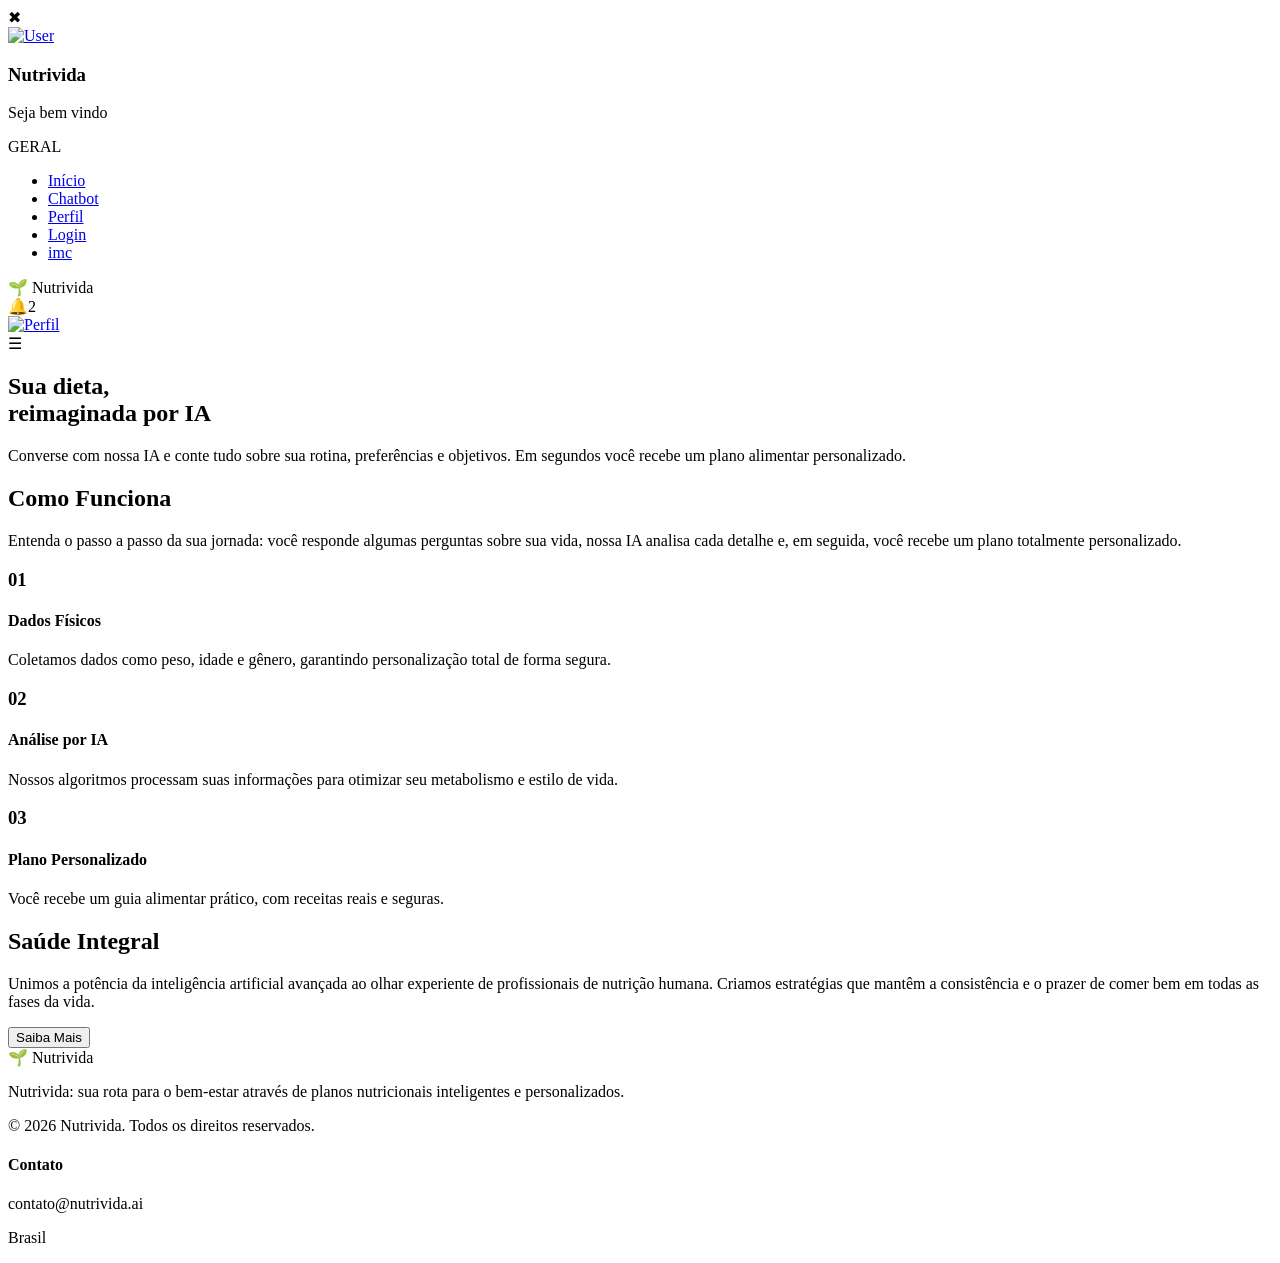
==== index.html @ 146a385a "Rename tctestes/index.html to index.html" ====
<!DOCTYPE html>
<html lang="pt-BR">

<head>

<meta charset="UTF-8">

<meta name="viewport" content="width=device-width, initial-scale=1.0">

<title>Nutrivida</title>

<link rel="stylesheet" href="style.css">

<link href="https://fonts.googleapis.com/css2?family=Poppins:wght@300;400;600;700&display=swap" rel="stylesheet">

</head>

<body>

<!-- SIDEBAR -->
<div class="sidebar">

    <div class="sidebar-top">

        <div class="close-btn" id="closeMenu">✖</div>

        <a href="profile.html" class="profile-link">
            <img 
            id="sidebarProfile"
            src="https://ui-avatars.com/api/?name=Nutri+Vida&background=1e473d&color=fff" 
            alt="User">
        </a>

        <h3 id="sidebarName">Nutrivida</h3>
        <span>Seja bem vindo</span>

    </div>

    <div class="sidebar-content">

        <p class="section-title">GERAL</p>

        <ul>

            <li><a href="index.html"> Início</a></li>

            <li><a href="chatbot.html"> Chatbot</a></li>

            <li><a href="profile.html"> Perfil</a></li>

            <li><a href="login.html"> Login</a></li>

            <li><a href="calcuimc.html">imc</a></li>
        </ul>

    </div>

</div>

<!-- OVERLAY -->
<div class="overlay" id="overlay"></div>

<!-- NAVBAR -->
<header class="navbar">

    <div class="logo">
        🌱 <span>Nutrivida</span>
    </div>

    <div class="navbar-actions">

        <div class="notification-icon">
            🔔<span class="badge">2</span>
        </div>

        <div class="user-profile-img">
            <a href="profile.html">
                <img 
                id="navbarProfile"
                src="https://via.placeholder.com/35" 
                alt="Perfil">
            </a>
        </div>

        <div class="menu-icon" id="hamburger">
            ☰
        </div>

    </div>

</header>

<!-- HERO -->
<section class="hero">

<div class="hero-card">

<h1>Sua dieta,<br>reimaginada por IA</h1>

<p>
Converse com nossa IA e conte tudo sobre sua rotina,
preferências e objetivos. Em segundos você recebe
um plano alimentar personalizado.
</p>

</div>

</section>

<!-- COMO FUNCIONA -->
<section class="como-funciona">

<h2>Como Funciona</h2>

<p class="descricao">
Entenda o passo a passo da sua jornada: você responde algumas perguntas
sobre sua vida, nossa IA analisa cada detalhe e, em seguida,
você recebe um plano totalmente personalizado.
</p>

<div class="passo">

<h3>01</h3>

<h4>Dados Físicos</h4>

<p>
Coletamos dados como peso, idade e gênero,
garantindo personalização total de forma segura.
</p>

</div>

<div class="passo">

<h3>02</h3>

<h4>Análise por IA</h4>

<p>
Nossos algoritmos processam suas informações
para otimizar seu metabolismo e estilo de vida.
</p>

</div>

<div class="passo">

<h3>03</h3>

<h4>Plano Personalizado</h4>

<p>
Você recebe um guia alimentar prático,
com receitas reais e seguras.
</p>

</div>

</section>

<!-- SAUDE -->
<section class="saude">

<div class="saude-card">

<h2>Saúde Integral</h2>

<p>
Unimos a potência da inteligência artificial avançada
ao olhar experiente de profissionais de nutrição humana.
Criamos estratégias que mantêm a consistência e o prazer
de comer bem em todas as fases da vida.
</p>

<button onclick="window.location.href='chatbot.html'">
Saiba Mais
</button>

</div>

</section>

<!-- FOOTER -->
<footer>

<div class="footer-logo">
🌱 Nutrivida
</div>

<p>
Nutrivida: sua rota para o bem-estar através
de planos nutricionais inteligentes e personalizados.
</p>

<p class="copy">
© 2026 Nutrivida. Todos os direitos reservados.
</p>

<div class="contato">

<h4>Contato</h4>

<p>contato@nutrivida.ai</p>

<p>Brasil</p>

</div>

</footer>

<script>

const menuBtn = document.getElementById("hamburger");
const sidebar = document.querySelector(".sidebar");
const overlay = document.getElementById("overlay");
const closeBtn = document.getElementById("closeMenu");

// ABRIR MENU
menuBtn.addEventListener("click", () => {

    sidebar.classList.add("active");
    overlay.classList.add("active");
    document.body.classList.add("menu-open");
});

// FECHAR MENU
function closeMenu() {

    sidebar.classList.remove("active");
    overlay.classList.remove("active");
    document.body.classList.remove("menu-open");
}

overlay.addEventListener("click", closeMenu);

closeBtn.addEventListener("click", closeMenu);

document.addEventListener("keydown", (e) => {

    if (e.key === "Escape") {
        closeMenu();
    }
});

// FOTO PERFIL
const savedPhoto = localStorage.getItem("profilePhoto");

if(savedPhoto){

    document.getElementById("navbarProfile").src = savedPhoto;
    document.getElementById("sidebarProfile").src = savedPhoto;
}

// NOME PERFIL
const savedName = localStorage.getItem("profileName");

if(savedName){

    document.getElementById("sidebarName").innerText = savedName;
}
function syncUser(){

  const name = localStorage.getItem("profileName") || "Nutrivida";
  const photo = localStorage.getItem("profilePhoto") || "https://ui-avatars.com/api/?name=Nutrivida";

  const sidebarName = document.getElementById("sidebarName");
  const navbarProfile = document.getElementById("navbarProfile");
  const sidebarProfile = document.getElementById("sidebarProfile");

  if(sidebarName) sidebarName.innerText = name;
  if(navbarProfile) navbarProfile.src = photo;
  if(sidebarProfile) sidebarProfile.src = photo;

}

/* carrega ao abrir página */
document.addEventListener("DOMContentLoaded", syncUser);

/* atualiza entre páginas */
window.addEventListener("storage", syncUser);
</script>

</body>
</html>
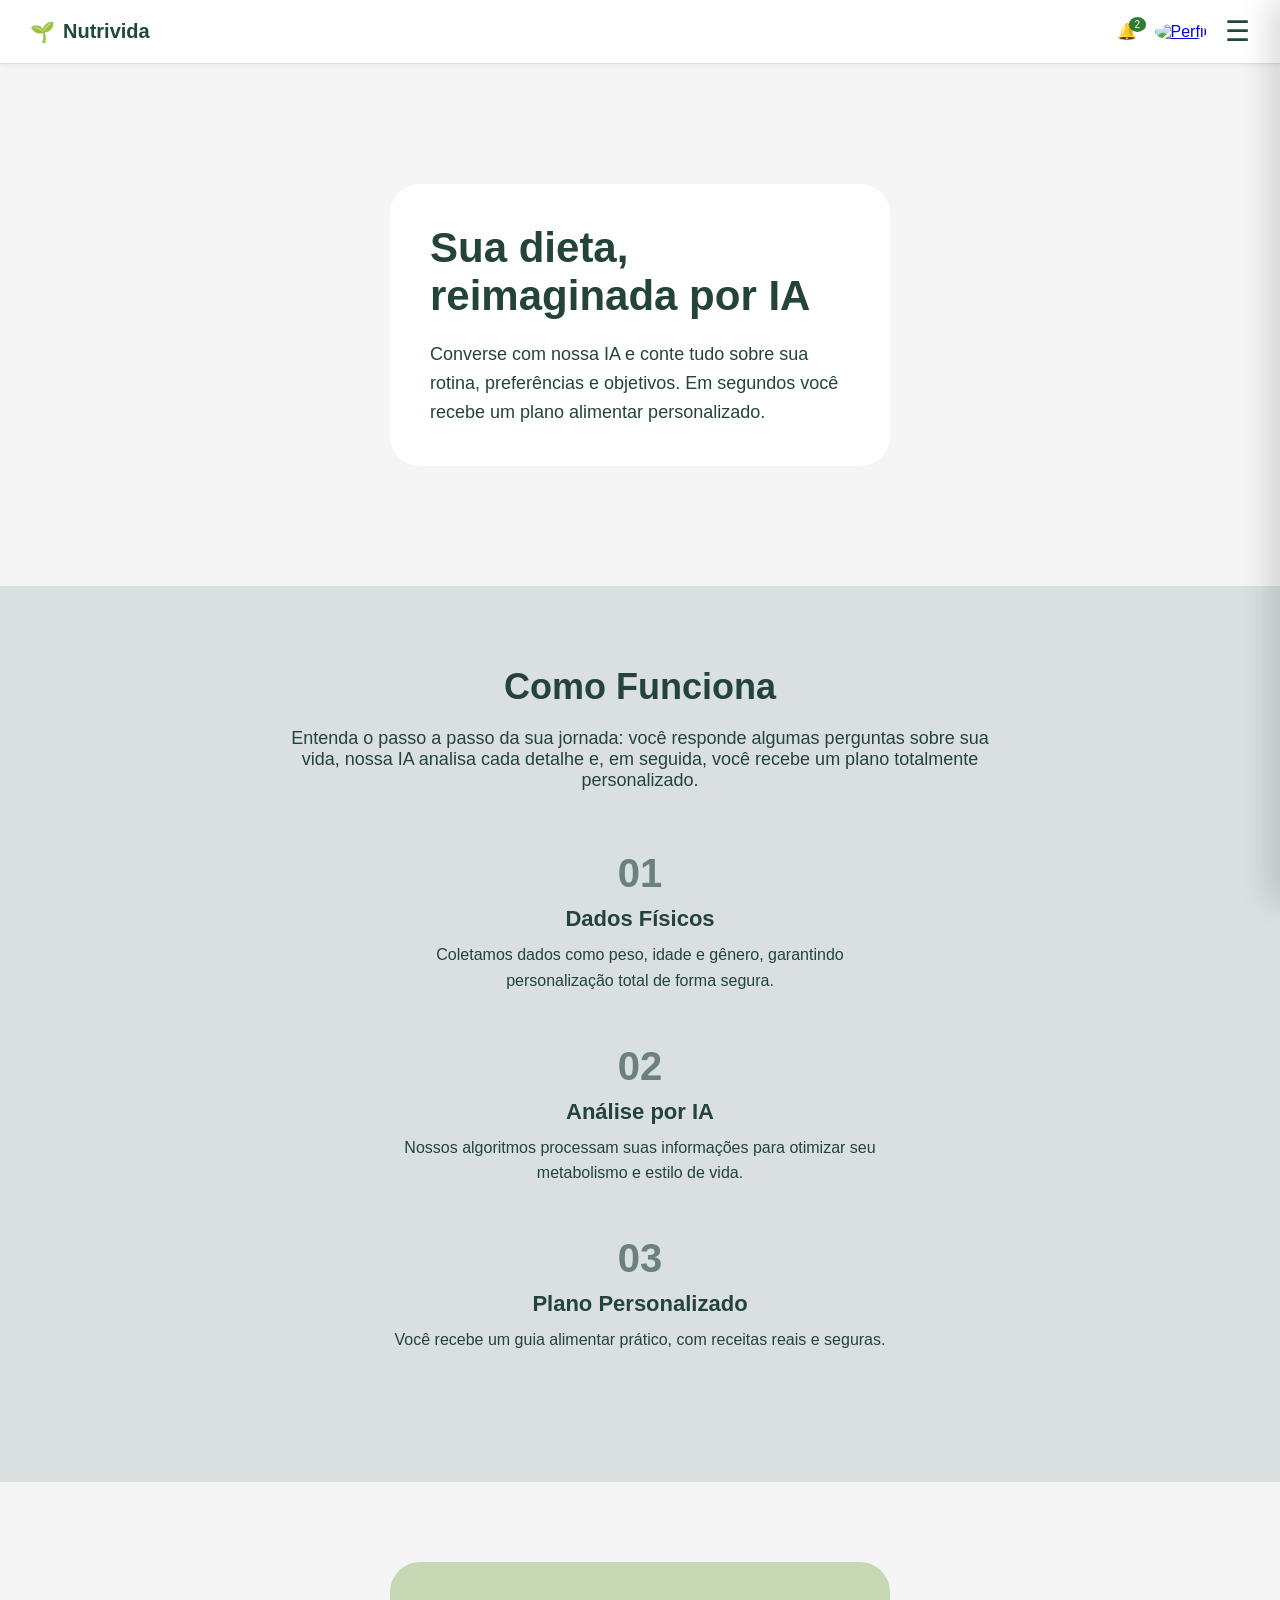
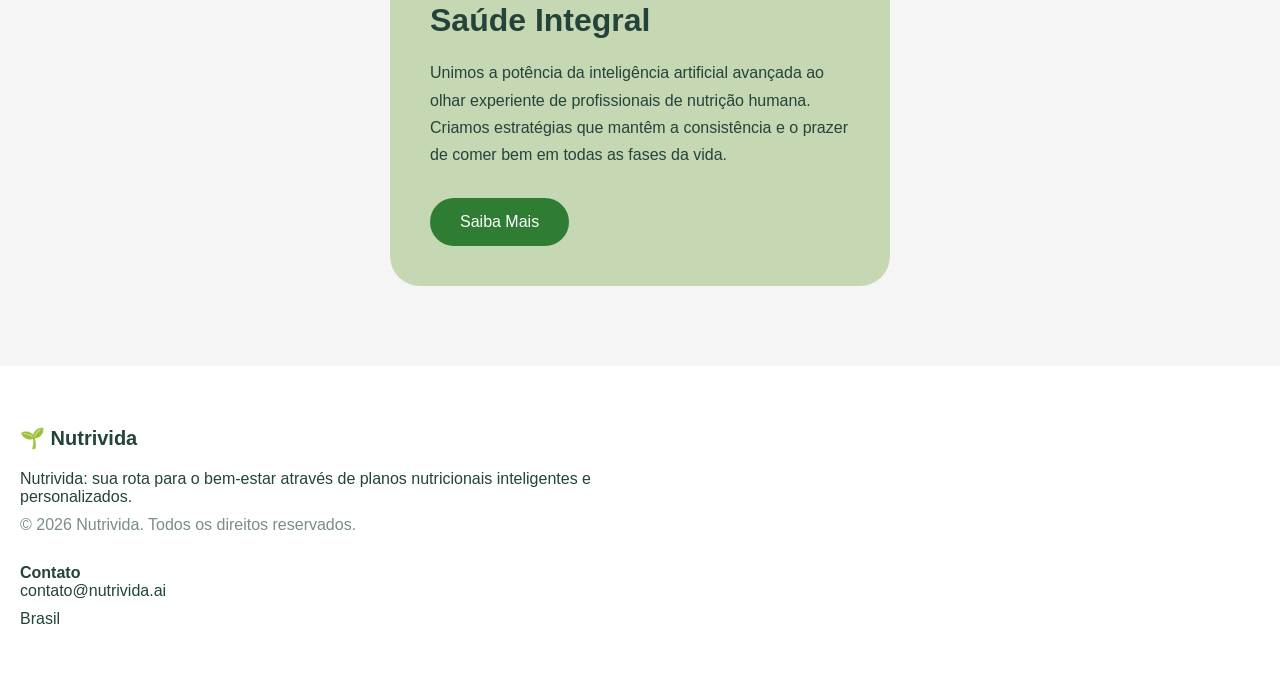
==== commit 3b08a4da: "Update index.html" ====
--- a/index.html
+++ b/index.html
@@ -9,7 +9,7 @@
 
 <title>Nutrivida</title>
 
-<link rel="stylesheet" href="style.css">
+<link rel="stylesheet" href="tctestes/style.css">
 
 <link href="https://fonts.googleapis.com/css2?family=Poppins:wght@300;400;600;700&display=swap" rel="stylesheet">
 
--- a/tctestes/style.css
+++ b/tctestes/style.css
@@ -0,0 +1,299 @@
+*{
+    margin:0;
+    padding:0;
+    box-sizing:border-box;
+    }
+    
+    body{
+    font-family:'Poppins',sans-serif;
+    background:#f5f5f5;
+    color:#23433b;
+    overflow-x:hidden;
+    }
+    
+    /* NAVBAR */
+    
+    .navbar {
+    display:flex;
+    justify-content:space-between;
+    align-items:center;
+    padding:15px 30px;
+    background:#ffffff;
+    border-bottom:1px solid #e0e0e0;
+    box-shadow:0 2px 5px rgba(0,0,0,0.05);
+    position:sticky;
+    top:0;
+    z-index:999;
+    }
+    
+    .logo {
+    display:flex;
+    align-items:center;
+    gap:8px;
+    font-weight:700;
+    font-size:20px;
+    color:#1e473d;
+    }
+    
+    .navbar-actions {
+    display:flex;
+    align-items:center;
+    gap:18px;
+    }
+    
+    .menu-icon {
+    font-size:28px;
+    cursor:pointer;
+    color:#1e473d;
+    }
+    
+    .badge{
+    background:#2e7d32;
+    color:white;
+    border-radius:50%;
+    padding:2px 6px;
+    font-size:10px;
+    position:absolute;
+    margin-left:-8px;
+    margin-top:-5px;
+    }
+    
+    .user-profile-img img{
+    width:35px;
+    height:35px;
+    border-radius:50%;
+    object-fit:cover;
+    cursor:pointer;
+    }
+    
+    /* SIDEBAR */
+    
+    .sidebar{
+    position:fixed;
+    top:0;
+    right:0;
+    width:320px;
+    height:100vh;
+    background:#ffffff;
+    padding:25px;
+    transform:translateX(100%);
+    transition:0.35s;
+    z-index:1001;
+    box-shadow:-10px 0 30px rgba(0,0,0,0.15);
+    overflow-y:auto;
+    }
+    
+    .sidebar.active{
+    transform:translateX(0);
+    }
+    
+    .sidebar-top{
+    display:flex;
+    flex-direction:column;
+    align-items:center;
+    margin-top:20px;
+    }
+    
+    .sidebar-top img{
+    width:90px;
+    height:90px;
+    border-radius:50%;
+    object-fit:cover;
+    margin-bottom:15px;
+    }
+    
+    .sidebar-top h3{
+    font-size:22px;
+    color:#1e473d;
+    }
+    
+    .sidebar-top span{
+    color:#666;
+    font-size:14px;
+    }
+    
+    .close-btn{
+    align-self:flex-end;
+    font-size:22px;
+    cursor:pointer;
+    margin-bottom:20px;
+    }
+    
+    .sidebar-content{
+    margin-top:40px;
+    }
+    
+    .section-title{
+    font-size:13px;
+    font-weight:bold;
+    color:#888;
+    margin-bottom:20px;
+    }
+    
+    .sidebar-content ul{
+    list-style:none;
+    }
+    
+    .sidebar-content li{
+    margin-bottom:18px;
+    }
+    
+    .sidebar-content a{
+    text-decoration:none;
+    font-size:17px;
+    color:#23433b;
+    transition:0.3s;
+    }
+    
+    .sidebar-content a:hover{
+    color:#2e7d32;
+    padding-left:6px;
+    }
+    
+    /* OVERLAY */
+    
+    .overlay{
+    position:fixed;
+    top:0;
+    left:0;
+    width:100%;
+    height:100%;
+    background:rgba(0,0,0,0.4);
+    opacity:0;
+    visibility:hidden;
+    transition:0.3s;
+    z-index:1000;
+    }
+    
+    .overlay.active{
+    opacity:1;
+    visibility:visible;
+    }
+    
+    /* HERO */
+    
+    .hero{
+    background:url("https://images.unsplash.com/photo-1490645935967-10de6ba17061") center/cover;
+    padding:120px 20px;
+    display:flex;
+    justify-content:center;
+    }
+    
+    .hero-card{
+    background:white;
+    padding:40px;
+    border-radius:30px;
+    max-width:500px;
+    }
+    
+    .hero-card h1{
+    font-size:42px;
+    margin-bottom:20px;
+    }
+    
+    .hero-card p{
+    font-size:18px;
+    line-height:1.6;
+    }
+    
+    /* COMO FUNCIONA */
+    
+    .como-funciona{
+    background:#d9e0df;
+    padding:80px 20px;
+    text-align:center;
+    }
+    
+    .como-funciona h2{
+    font-size:36px;
+    margin-bottom:20px;
+    }
+    
+    .descricao{
+    max-width:700px;
+    margin:auto;
+    margin-bottom:60px;
+    font-size:18px;
+    }
+    
+    .passo{
+    margin-bottom:50px;
+    }
+    
+    .passo h3{
+    font-size:40px;
+    opacity:0.6;
+    }
+    
+    .passo h4{
+    font-size:22px;
+    margin:10px 0;
+    }
+    
+    .passo p{
+    max-width:500px;
+    margin:auto;
+    line-height:1.6;
+    }
+    
+    /* SAUDE */
+    
+    .saude{
+    padding:80px 20px;
+    display:flex;
+    justify-content:center;
+    }
+    
+    .saude-card{
+    background:#c6d8b3;
+    padding:40px;
+    border-radius:30px;
+    max-width:500px;
+    }
+    
+    .saude-card h2{
+    font-size:32px;
+    margin-bottom:20px;
+    }
+    
+    .saude-card p{
+    line-height:1.7;
+    margin-bottom:30px;
+    }
+    
+    .saude-card button{
+    background:#2e7d32;
+    border:none;
+    color:white;
+    padding:15px 30px;
+    border-radius:30px;
+    font-size:16px;
+    cursor:pointer;
+    }
+    
+    /* FOOTER */
+    
+    footer{
+    background:#ffffff;
+    padding:60px 20px;
+    }
+    
+    .footer-logo{
+    font-weight:700;
+    font-size:20px;
+    margin-bottom:20px;
+    }
+    
+    footer p{
+    max-width:600px;
+    margin-bottom:10px;
+    }
+    
+    .copy{
+    opacity:0.6;
+    margin-top:10px;
+    }
+    
+    .contato{
+    margin-top:30px;
+    }
